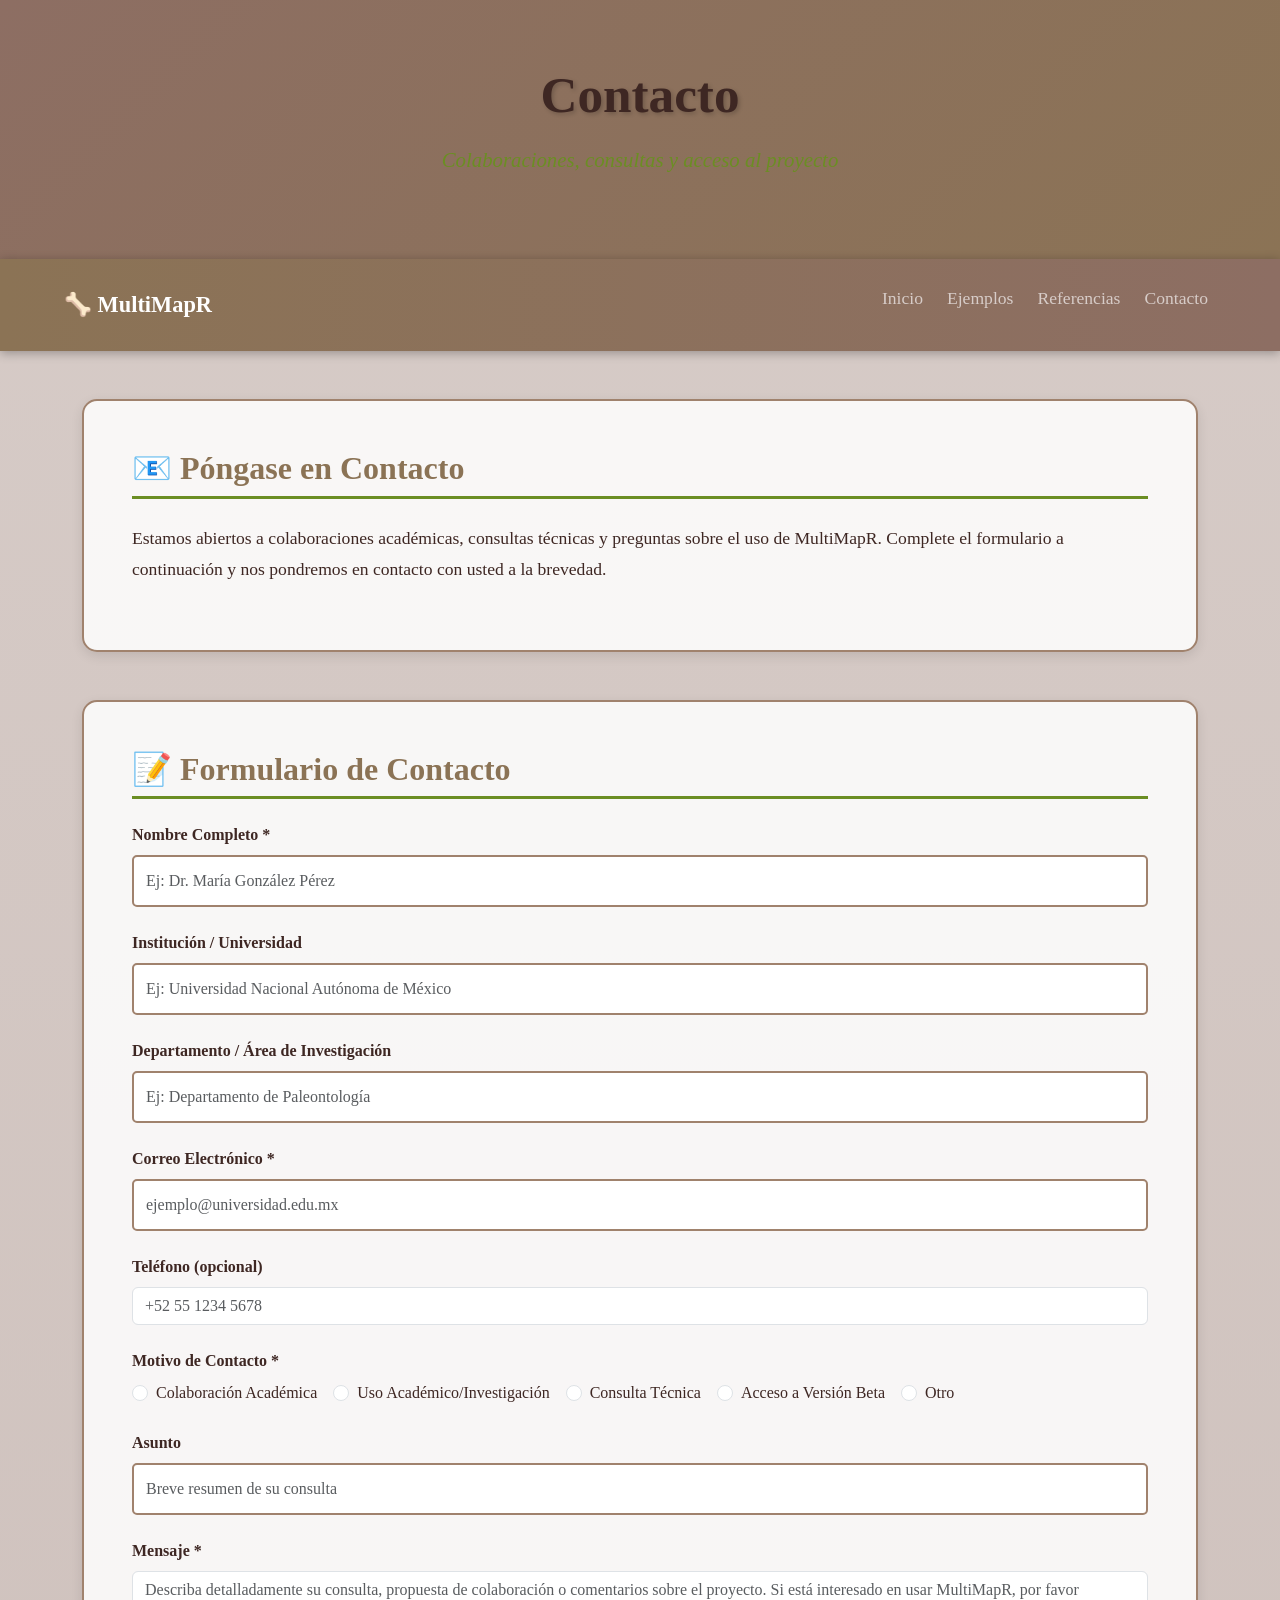
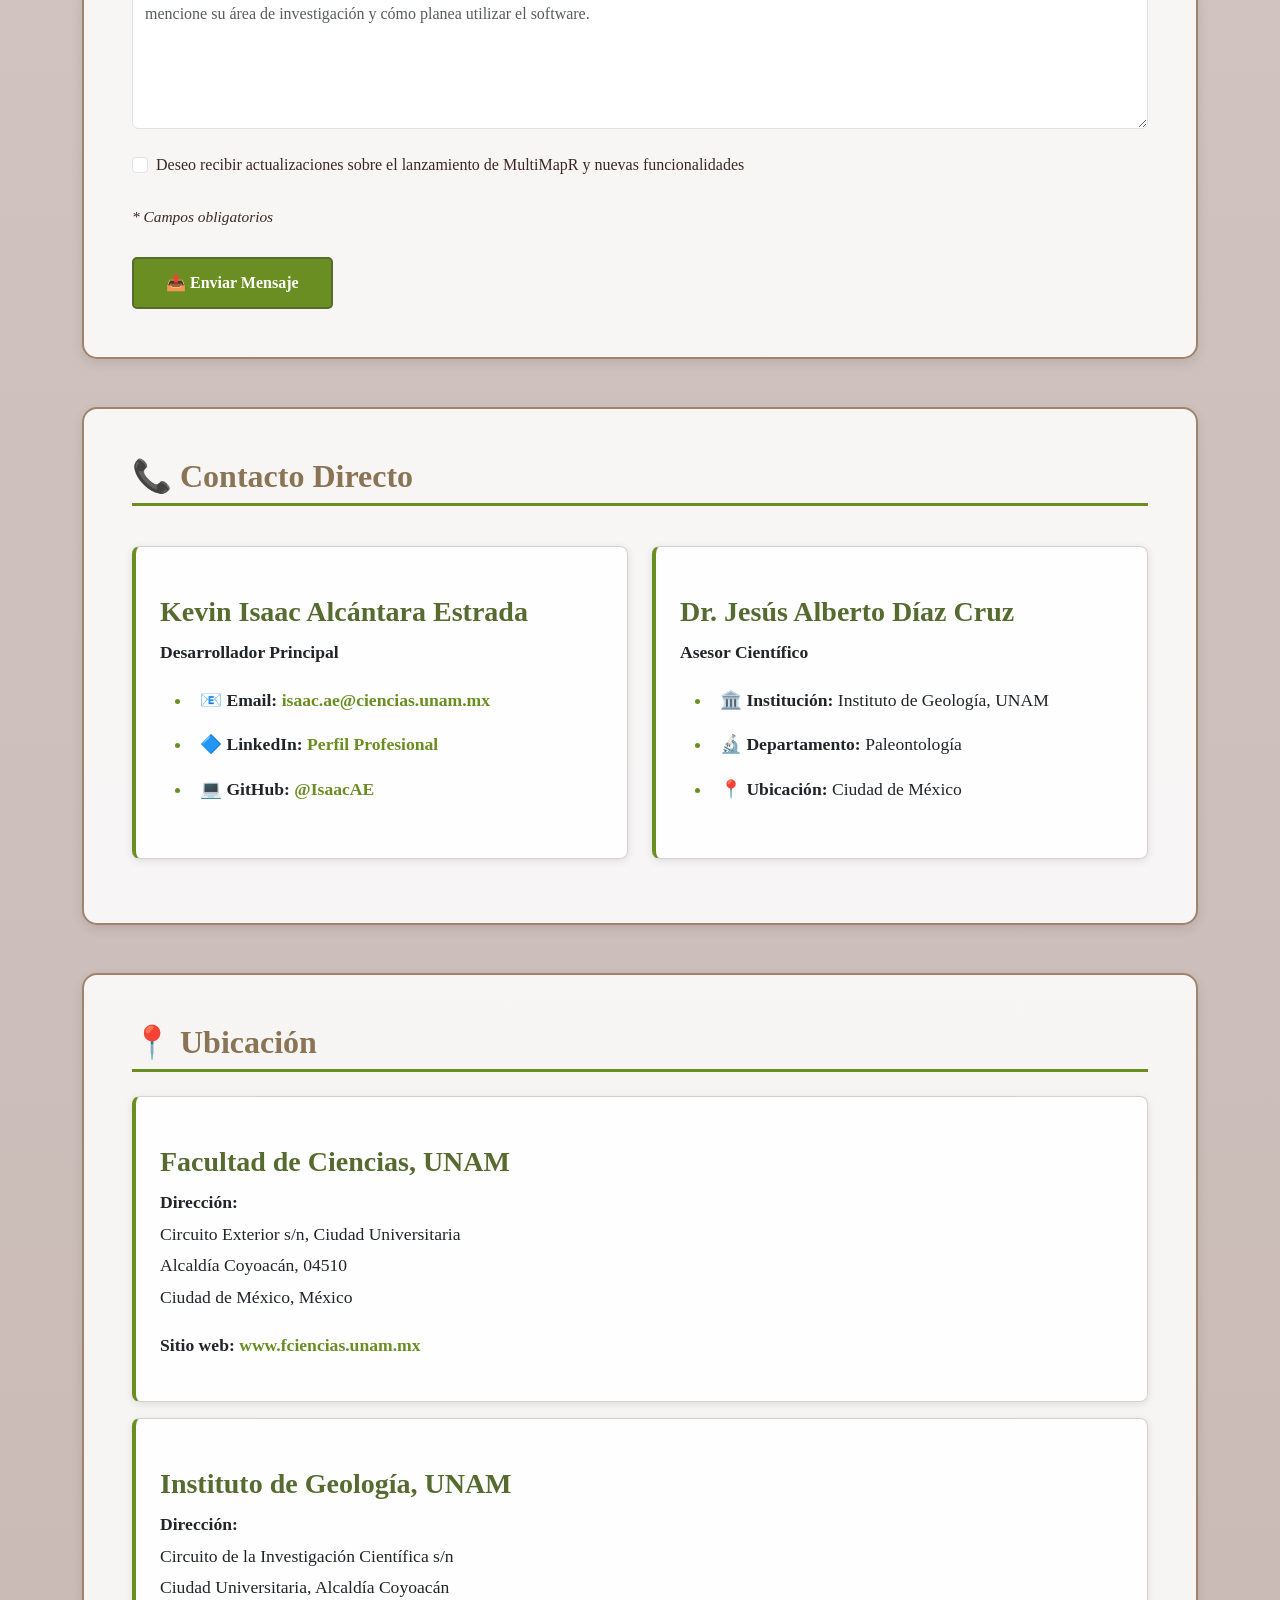
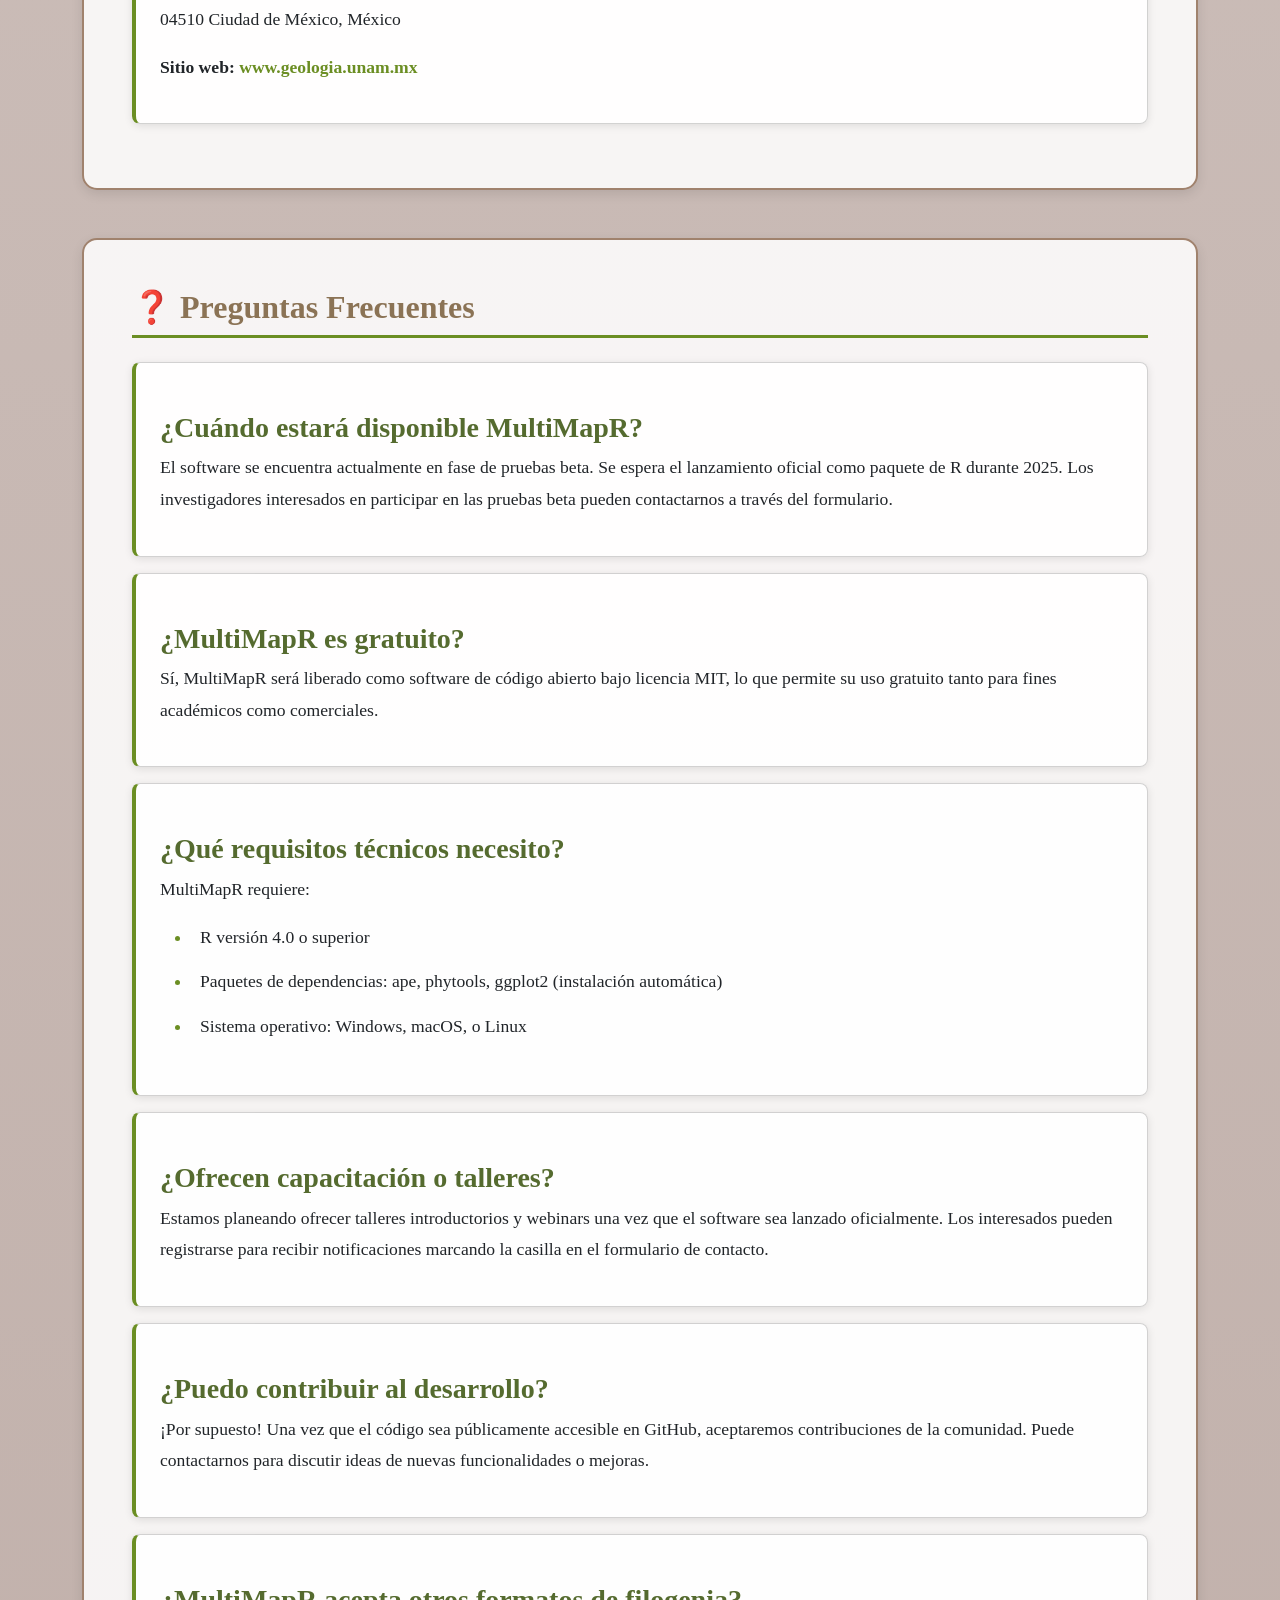
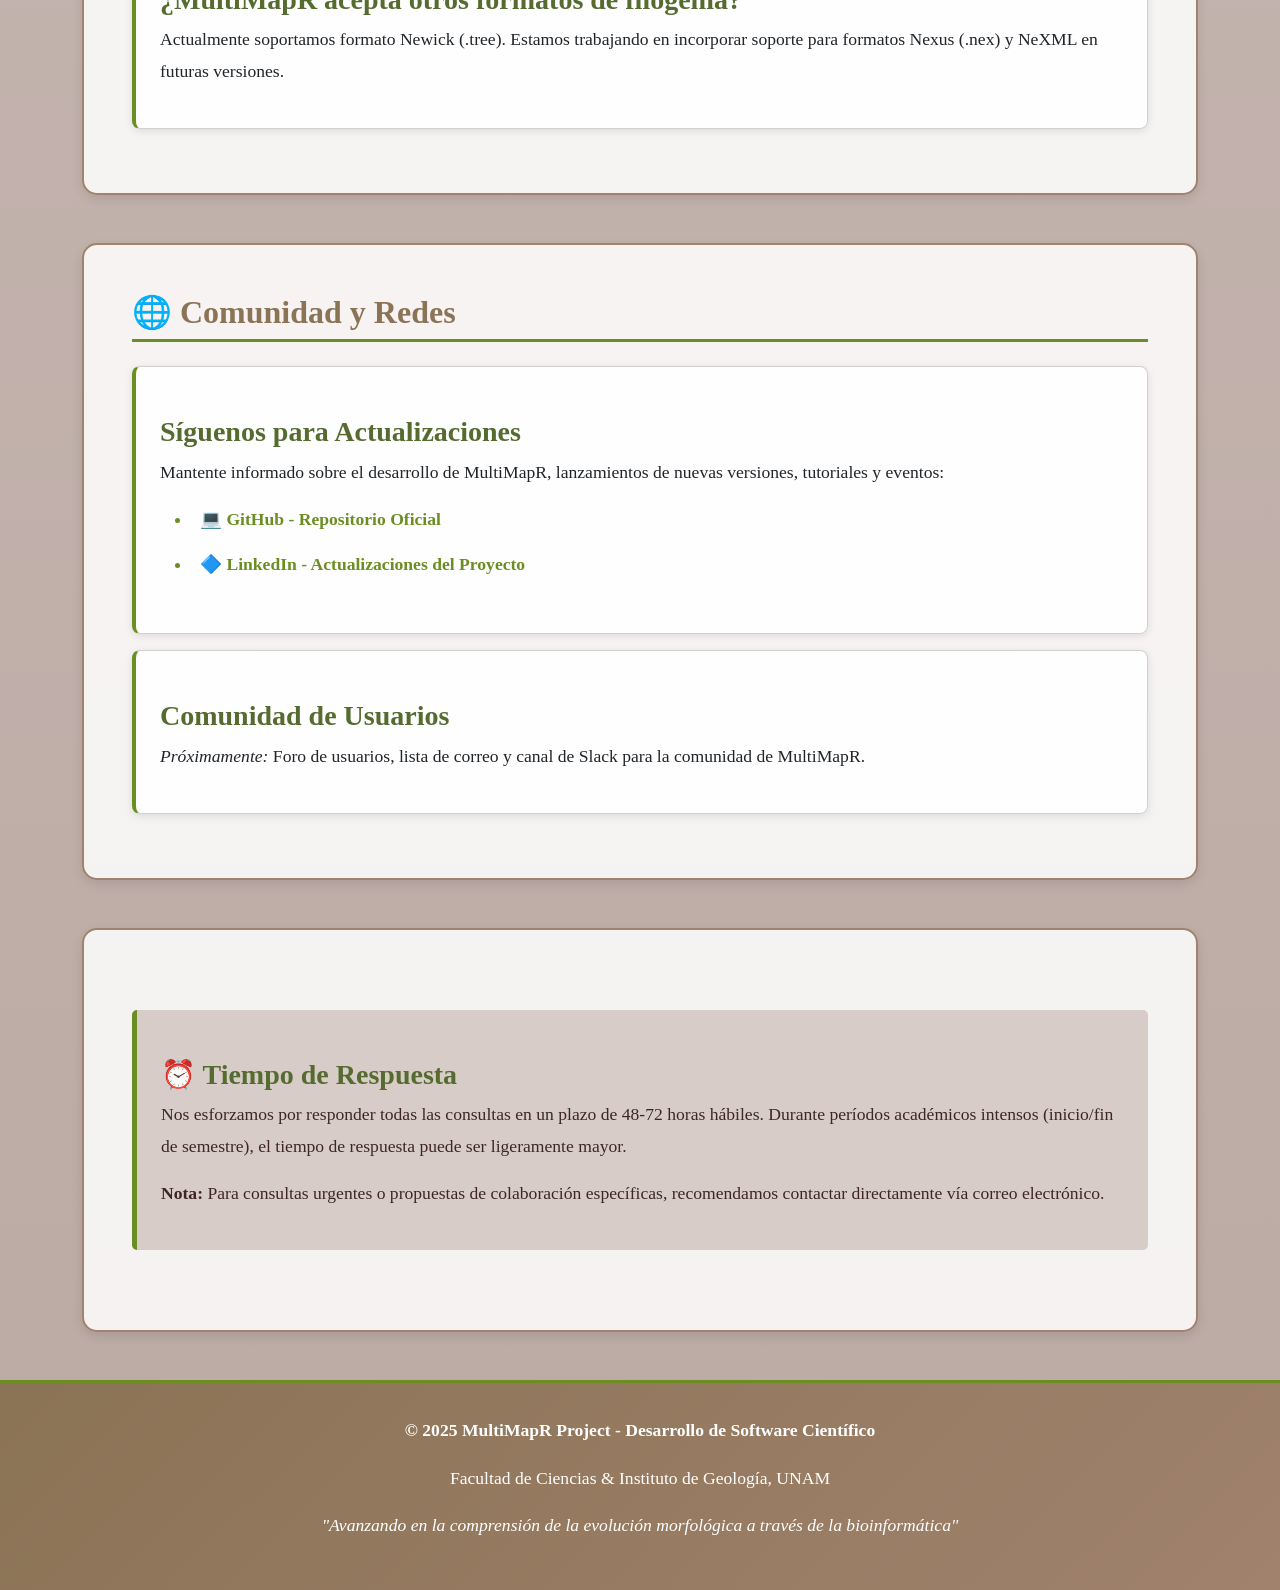
==== contacto.html @ dac0e9e0 "Versión 2" ====
<!DOCTYPE html>
<html lang="es">
<head>
    <meta charset="UTF-8">
    <meta name="viewport" content="width=device-width, initial-scale=1.0">
    <title>Contacto - MultiMapR</title>
    <link rel="stylesheet" href="https://cdn.jsdelivr.net/npm/bootstrap@5.3.0/dist/css/bootstrap.min.css">
    <link rel="stylesheet" href="styles.css">
</head>
<body>
    <!-- Encabezado -->
    <header id="banner" class="banner">
        <h1 id="main-title">Contacto</h1>
        <p class="subtitle">Colaboraciones, consultas y acceso al proyecto</p>
    </header>

    <!-- Barra de navegación -->
    <nav class="navbar navbar-expand-lg">
        <a class="navbar-brand" href="index.html">🦴 MultiMapR</a>
        <button class="navbar-toggler" type="button" data-bs-toggle="collapse" data-bs-target="#navbarNav">
          <span class="navbar-toggler-icon"></span>
        </button>
        <div class="collapse navbar-collapse" id="navbarNav">
          <ul class="navbar-nav ms-auto">
            <li class="nav-item">
              <a class="nav-link" href="index.html">Inicio</a>
            </li>
            <li class="nav-item">
              <a class="nav-link" href="ejemplos.html">Ejemplos</a>
            </li>
            <li class="nav-item">
              <a class="nav-link" href="referencias.html">Referencias</a>
            </li>
            <li class="nav-item">
              <a class="nav-link active" href="contacto.html">Contacto</a>
            </li>
          </ul>
        </div>
    </nav>
      
    <main role="main" class="container my-5">
        <!-- Introducción -->
        <section class="container mt-5">
            <h2>📧 Póngase en Contacto</h2>
            <p>Estamos abiertos a colaboraciones académicas, consultas técnicas y preguntas sobre el uso de MultiMapR. 
            Complete el formulario a continuación y nos pondremos en contacto con usted a la brevedad.</p>
        </section>

        <!-- Formulario de Contacto -->
        <section class="container mt-5">
            <h2>📝 Formulario de Contacto</h2>
            <form action="#" method="POST">
                <div class="mb-4">
                    <label for="nombre" class="form-label"><strong>Nombre Completo *</strong></label>
                    <input type="text" id="nombre" name="nombre" required 
                           placeholder="Ej: Dr. María González Pérez" class="form-control">
                </div>
                
                <div class="mb-4">
                    <label for="institucion" class="form-label"><strong>Institución / Universidad</strong></label>
                    <input type="text" id="institucion" name="institucion" 
                           placeholder="Ej: Universidad Nacional Autónoma de México" class="form-control">
                </div>
                
                <div class="mb-4">
                    <label for="departamento" class="form-label"><strong>Departamento / Área de Investigación</strong></label>
                    <input type="text" id="departamento" name="departamento" 
                           placeholder="Ej: Departamento de Paleontología" class="form-control">
                </div>
                
                <div class="mb-4">
                    <label for="email" class="form-label"><strong>Correo Electrónico *</strong></label>
                    <input type="email" id="email" name="email" required 
                           placeholder="ejemplo@universidad.edu.mx" class="form-control">
                </div>
                
                <div class="mb-4">
                    <label for="telefono" class="form-label"><strong>Teléfono (opcional)</strong></label>
                    <input type="tel" id="telefono" name="telefono" 
                           placeholder="+52 55 1234 5678" class="form-control">
                </div>
                
                <div class="mb-4">
                    <label class="form-label"><strong>Motivo de Contacto *</strong></label>
                    <div class="d-flex flex-wrap gap-3">
                        <div class="form-check">
                            <input class="form-check-input" type="radio" id="colaboracion" 
                                   name="motivo" value="Colaboración" required>
                            <label class="form-check-label" for="colaboracion">
                                Colaboración Académica
                            </label>
                        </div>
                        <div class="form-check">
                            <input class="form-check-input" type="radio" id="uso" 
                                   name="motivo" value="Uso académico">
                            <label class="form-check-label" for="uso">
                                Uso Académico/Investigación
                            </label>
                        </div>
                        <div class="form-check">
                            <input class="form-check-input" type="radio" id="consulta" 
                                   name="motivo" value="Consulta técnica">
                            <label class="form-check-label" for="consulta">
                                Consulta Técnica
                            </label>
                        </div>
                        <div class="form-check">
                            <input class="form-check-input" type="radio" id="beta" 
                                   name="motivo" value="Acceso beta">
                            <label class="form-check-label" for="beta">
                                Acceso a Versión Beta
                            </label>
                        </div>
                        <div class="form-check">
                            <input class="form-check-input" type="radio" id="otro" 
                                   name="motivo" value="Otro">
                            <label class="form-check-label" for="otro">
                                Otro
                            </label>
                        </div>
                    </div>
                </div>
                
                <div class="mb-4">
                    <label for="tema" class="form-label"><strong>Asunto</strong></label>
                    <input type="text" id="tema" name="tema" 
                           placeholder="Breve resumen de su consulta" class="form-control">
                </div>
                
                <div class="mb-4">
                    <label for="mensaje" class="form-label"><strong>Mensaje *</strong></label>
                    <textarea id="mensaje" name="mensaje" rows="6" required 
                              placeholder="Describa detalladamente su consulta, propuesta de colaboración o comentarios sobre el proyecto. Si está interesado en usar MultiMapR, por favor mencione su área de investigación y cómo planea utilizar el software." 
                              class="form-control"></textarea>
                </div>
                
                <div class="mb-4">
                    <div class="form-check">
                        <input class="form-check-input" type="checkbox" id="newsletter" name="newsletter">
                        <label class="form-check-label" for="newsletter">
                            Deseo recibir actualizaciones sobre el lanzamiento de MultiMapR y nuevas funcionalidades
                        </label>
                    </div>
                </div>
                
                <div class="mb-4">
                    <p><small><em>* Campos obligatorios</em></small></p>
                </div>
                
                <button type="submit" class="btn-custom">📤 Enviar Mensaje</button>
            </form>
        </section>

        <!-- Información de Contacto Directo -->
        <section class="container mt-5">
            <h2>📞 Contacto Directo</h2>
            
            <div class="row">
                <div class="col-md-6">
                    <div class="card">
                        <h3>Kevin Isaac Alcántara Estrada</h3>
                        <p><strong>Desarrollador Principal</strong></p>
                        <ul>
                            <li>📧 <strong>Email:</strong> <a href="mailto:isaac.ae@ciencias.unam.mx" class="link">isaac.ae@ciencias.unam.mx</a></li>
                            <li>🔷 <strong>LinkedIn:</strong> <a href="https://www.linkedin.com/in/kevin-isaac-alcantara-estrada/" target="_blank" class="link">Perfil Profesional</a></li>
                            <li>💻 <strong>GitHub:</strong> <a href="https://github.com/IsaacAE" target="_blank" class="link">@IsaacAE</a></li>
                        </ul>
                    </div>
                </div>
                
                <div class="col-md-6">
                    <div class="card">
                        <h3>Dr. Jesús Alberto Díaz Cruz</h3>
                        <p><strong>Asesor Científico</strong></p>
                        <ul>
                            <li>🏛️ <strong>Institución:</strong> Instituto de Geología, UNAM</li>
                            <li>🔬 <strong>Departamento:</strong> Paleontología</li>
                            <li>📍 <strong>Ubicación:</strong> Ciudad de México</li>
                        </ul>
                    </div>
                </div>
            </div>
        </section>

        <!-- Ubicación -->
        <section class="container mt-5">
            <h2>📍 Ubicación</h2>
            
            <div class="card">
                <h3>Facultad de Ciencias, UNAM</h3>
                <p><strong>Dirección:</strong><br>
                Circuito Exterior s/n, Ciudad Universitaria<br>
                Alcaldía Coyoacán, 04510<br>
                Ciudad de México, México</p>
                
                <p><strong>Sitio web:</strong> <a href="https://www.fciencias.unam.mx/" target="_blank" class="link">www.fciencias.unam.mx</a></p>
            </div>

            <div class="card">
                <h3>Instituto de Geología, UNAM</h3>
                <p><strong>Dirección:</strong><br>
                Circuito de la Investigación Científica s/n<br>
                Ciudad Universitaria, Alcaldía Coyoacán<br>
                04510 Ciudad de México, México</p>
                
                <p><strong>Sitio web:</strong> <a href="http://www.geologia.unam.mx/" target="_blank" class="link">www.geologia.unam.mx</a></p>
            </div>
        </section>

        <!-- Preguntas Frecuentes -->
        <section class="container mt-5">
            <h2>❓ Preguntas Frecuentes</h2>
            
            <div class="card">
                <h3>¿Cuándo estará disponible MultiMapR?</h3>
                <p>El software se encuentra actualmente en fase de pruebas beta. Se espera el lanzamiento oficial 
                como paquete de R durante 2025. Los investigadores interesados en participar en las pruebas beta 
                pueden contactarnos a través del formulario.</p>
            </div>

            <div class="card">
                <h3>¿MultiMapR es gratuito?</h3>
                <p>Sí, MultiMapR será liberado como software de código abierto bajo licencia MIT, 
                lo que permite su uso gratuito tanto para fines académicos como comerciales.</p>
            </div>

            <div class="card">
                <h3>¿Qué requisitos técnicos necesito?</h3>
                <p>MultiMapR requiere:</p>
                <ul>
                    <li>R versión 4.0 o superior</li>
                    <li>Paquetes de dependencias: ape, phytools, ggplot2 (instalación automática)</li>
                    <li>Sistema operativo: Windows, macOS, o Linux</li>
                </ul>
            </div>

            <div class="card">
                <h3>¿Ofrecen capacitación o talleres?</h3>
                <p>Estamos planeando ofrecer talleres introductorios y webinars una vez que el software sea lanzado oficialmente. 
                Los interesados pueden registrarse para recibir notificaciones marcando la casilla en el formulario de contacto.</p>
            </div>

            <div class="card">
                <h3>¿Puedo contribuir al desarrollo?</h3>
                <p>¡Por supuesto! Una vez que el código sea públicamente accesible en GitHub, aceptaremos contribuciones 
                de la comunidad. Puede contactarnos para discutir ideas de nuevas funcionalidades o mejoras.</p>
            </div>

            <div class="card">
                <h3>¿MultiMapR acepta otros formatos de filogenia?</h3>
                <p>Actualmente soportamos formato Newick (.tree). Estamos trabajando en incorporar soporte para 
                formatos Nexus (.nex) y NeXML en futuras versiones.</p>
            </div>
        </section>

        <!-- Redes Sociales y Comunidad -->
        <section class="container mt-5">
            <h2>🌐 Comunidad y Redes</h2>
            
            <div class="card">
                <h3>Síguenos para Actualizaciones</h3>
                <p>Mantente informado sobre el desarrollo de MultiMapR, lanzamientos de nuevas versiones, 
                tutoriales y eventos:</p>
                <ul>
                    <li>💻 <a href="https://github.com/IsaacAE/MultiMapR" target="_blank" class="link">GitHub - Repositorio Oficial</a></li>
                    <li>🔷 <a href="https://www.linkedin.com/in/kevin-isaac-alcantara-estrada/" target="_blank" class="link">LinkedIn - Actualizaciones del Proyecto</a></li>
                </ul>
            </div>

            <div class="card">
                <h3>Comunidad de Usuarios</h3>
                <p><em>Próximamente:</em> Foro de usuarios, lista de correo y canal de Slack para la comunidad de MultiMapR.</p>
            </div>
        </section>

        <!-- Horarios de Respuesta -->
        <section class="container mt-5">
            <div class="highlight-box">
                <h3>⏰ Tiempo de Respuesta</h3>
                <p>Nos esforzamos por responder todas las consultas en un plazo de 48-72 horas hábiles. 
                Durante períodos académicos intensos (inicio/fin de semestre), el tiempo de respuesta puede ser ligeramente mayor.</p>
                <p><strong>Nota:</strong> Para consultas urgentes o propuestas de colaboración específicas, 
                recomendamos contactar directamente vía correo electrónico.</p>
            </div>
        </section>
    </main>
    
    <!-- Pie de página -->
    <footer id="footer">
        <p><strong>© 2025 MultiMapR Project - Desarrollo de Software Científico</strong></p>
        <p>Facultad de Ciencias & Instituto de Geología, UNAM</p>
        <p><em>"Avanzando en la comprensión de la evolución morfológica a través de la bioinformática"</em></p>
    </footer>

    <script src="https://cdn.jsdelivr.net/npm/bootstrap@5.3.0/dist/js/bootstrap.bundle.min.js"></script>
</body>
</html>
---- styles.css ----
/********************************************
 * 1. VARIABLES CSS - Colores naturales
 ********************************************/
:root {
  --color-primary: #8B7355;
  /* Marrón tierra */
  --color-secondary: #A0826D;
  /* Terracota claro */
  --color-accent: #6B8E23;
  /* Verde oliva */
  --color-accent-hover: #556B2F;
  /* Verde oscuro */
  --color-border: #3E2723;
  /* Marrón oscuro */
  --color-light: #D7CCC8;
  /* Beige claro */
  --color-fossil: #8D6E63;
  /* Color fósil */
  --font-primary: 'Georgia', serif;
  --font-fancy: 'Palatino', serif;
  --title-size: clamp(1.8rem, 5vw, 3.2rem);
}

/********************************************
* 2. BODY - Gradiente natural
********************************************/
body {
  background: linear-gradient(to bottom, #D7CCC8, #BCAAA4);
  font-family: var(--font-primary);
  color: var(--color-border);
}

/********************************************
* 3. CARDS - Estilo profesional
********************************************/
.card {
  display: flex;
  flex-direction: column;
  justify-content: center;
  align-items: flex-start;
  margin: 1rem 0;
  padding: 1.5rem;
  background-color: rgba(255, 255, 255, 0.9);
  border-left: 4px solid var(--color-accent);
  border-radius: 8px;
  box-shadow: 0 2px 8px rgba(0, 0, 0, 0.1);
  transition: transform 0.3s ease, box-shadow 0.3s ease;
}

.card:hover {
  transform: translateX(5px);
  box-shadow: 0 4px 12px rgba(0, 0, 0, 0.2);
  border-left-color: var(--color-accent-hover);
}

/********************************************
* 4. FOOTER
********************************************/
#footer {
  width: 100%;
  text-align: center;
  padding: 2rem 1rem;
  background: linear-gradient(135deg, var(--color-primary), var(--color-secondary));
  color: white;
  border-top: 3px solid var(--color-accent);
}

/********************************************
* 5. TÍTULOS Y TEXTOS
********************************************/
#main-title {
  color: var(--color-border);
  font-size: var(--title-size);
  font-weight: bold;
  text-shadow: 2px 2px 4px rgba(0, 0, 0, 0.2);
  margin-bottom: 1rem;
}

.subtitle {
  color: var(--color-accent);
  font-size: 1.3rem;
  font-style: italic;
}

h2 {
  color: var(--color-primary);
  font-weight: bold;
  border-bottom: 3px solid var(--color-accent);
  padding-bottom: 0.5rem;
  margin-bottom: 1.5rem;
  font-size: 2rem;
}

h3 {
  color: var(--color-accent-hover);
  font-weight: 600;
  margin-top: 1.5rem;
}

p,
li {
  font-size: 1.1rem;
  line-height: 1.8;
}

/********************************************
* 6. NAVBAR
********************************************/
.navbar {
  background: linear-gradient(90deg, var(--color-primary), var(--color-fossil));
  font-size: 1.1rem;
  box-shadow: 0 2px 10px rgba(0, 0, 0, 0.3);
  padding: 1rem 5%;
}

.navbar-brand {
  color: white !important;
  font-weight: bold;
  font-size: 1.4rem;
}

.navbar-nav .nav-link {
  color: var(--color-light) !important;
  font-size: 1.1rem;
  padding: 0.5rem 1rem;
  transition: color 0.3s ease;
}

.nav-link:hover {
  color: white !important;
  background-color: rgba(255, 255, 255, 0.1);
  border-radius: 5px;
}

/********************************************
* 7. BOTONES
********************************************/
.btn-custom {
  background-color: var(--color-accent);
  color: white;
  padding: 0.75rem 2rem;
  border: none;
  border-radius: 5px;
  font-weight: bold;
  transition: all 0.3s ease;
}

.btn-custom:hover {
  background-color: var(--color-accent-hover);
  transform: translateY(-2px);
  box-shadow: 0 4px 8px rgba(0, 0, 0, 0.2);
}

button[type="submit"] {
  background-color: var(--color-accent);
  border: 2px solid var(--color-accent-hover);
  padding: 0.75rem 2rem;
  border-radius: 5px;
  color: white;
  font-weight: bold;
  transition: all 0.3s ease;
}

button[type="submit"]:hover {
  background-color: var(--color-accent-hover);
  border-color: var(--color-border);
}

/********************************************
* 8. TABLAS
********************************************/
.table th {
  background-color: var(--color-primary);
  color: white;
  border: 1px solid var(--color-border);
  padding: 12px;
  text-align: center;
}

.table td {
  background-color: rgba(255, 255, 255, 0.9);
  border: 1px solid var(--color-secondary);
  padding: 12px;
  text-align: center;
  transition: background-color 0.3s ease;
}

.table td:hover {
  background-color: var(--color-light);
}

/********************************************
* 9. FORMULARIOS
********************************************/
input[type="email"],
input[type="text"],
textarea {
  background-color: white;
  border: 2px solid var(--color-secondary);
  padding: 12px;
  border-radius: 5px;
  font-size: 1rem;
  width: 100%;
  transition: border-color 0.3s ease;
}

input:focus,
textarea:focus {
  border-color: var(--color-accent);
  outline: none;
  box-shadow: 0 0 5px rgba(107, 142, 35, 0.3);
}

/********************************************
* 10. BANNER
********************************************/
.banner {
  background: linear-gradient(135deg, var(--color-fossil), var(--color-primary));
  color: white;
  padding: 4rem 2rem;
  text-align: center;
  box-shadow: 0 4px 15px rgba(0, 0, 0, 0.2);
}

#presentation {
  background-color: rgba(255, 255, 255, 0.95);
  color: var(--color-border);
  padding: 2rem;
  border-radius: 10px;
  max-width: 900px;
  margin: 2rem auto;
  border: 3px solid var(--color-accent);
  font-size: 1.2rem;
  line-height: 1.8;
}

/********************************************
* 11. CONTENEDORES
********************************************/
.container.mt-5 {
  background-color: rgba(255, 255, 255, 0.85);
  border: 2px solid var(--color-secondary);
  border-radius: 15px;
  padding: 3rem;
  margin-bottom: 2rem;
  box-shadow: 0 4px 12px rgba(0, 0, 0, 0.1);
}

/********************************************
* 12. ENLACES
********************************************/
.link {
  color: var(--color-accent);
  font-weight: 600;
  text-decoration: none;
  transition: color 0.3s ease;
}

.link:hover {
  color: var(--color-accent-hover);
  text-decoration: underline;
}

/********************************************
* 13. LISTAS
********************************************/
ul li,
ol li {
  margin-bottom: 0.8rem;
  padding-left: 0.5rem;
}

ul li::marker {
  color: var(--color-accent);
  font-weight: bold;
}

/********************************************
* 14. ICONOS DE HABILIDADES
********************************************/
.tech-grid {
  display: grid;
  grid-template-columns: repeat(auto-fit, minmax(120px, 1fr));
  gap: 1.5rem;
  margin: 2rem 0;
}

.tech-item {
  background: white;
  padding: 1rem;
  border-radius: 8px;
  text-align: center;
  border: 2px solid var(--color-light);
  transition: all 0.3s ease;
}

.tech-item:hover {
  border-color: var(--color-accent);
  transform: scale(1.05);
  box-shadow: 0 4px 8px rgba(0, 0, 0, 0.15);
}

.highlight-box {
  background-color: var(--color-light);
  border-left: 5px solid var(--color-accent);
  padding: 1.5rem;
  margin: 2rem 0;
  border-radius: 5px;
}
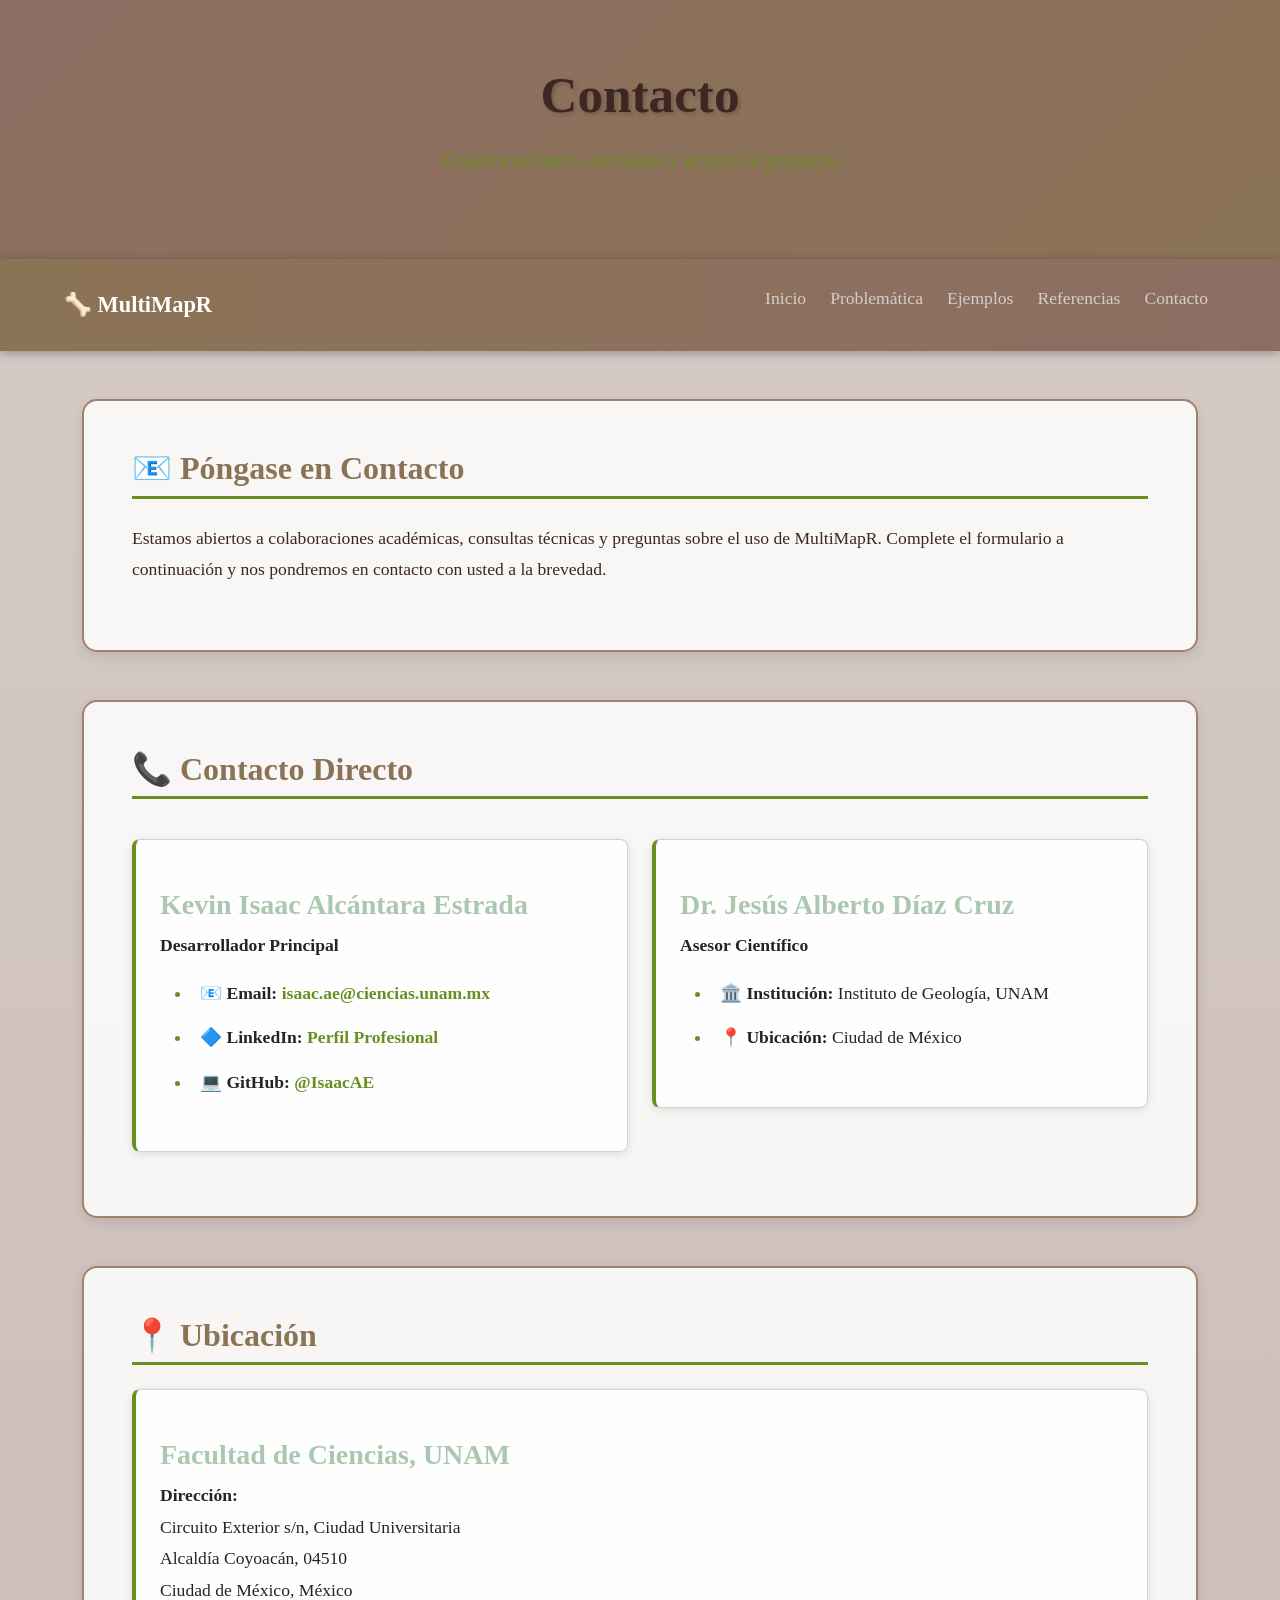
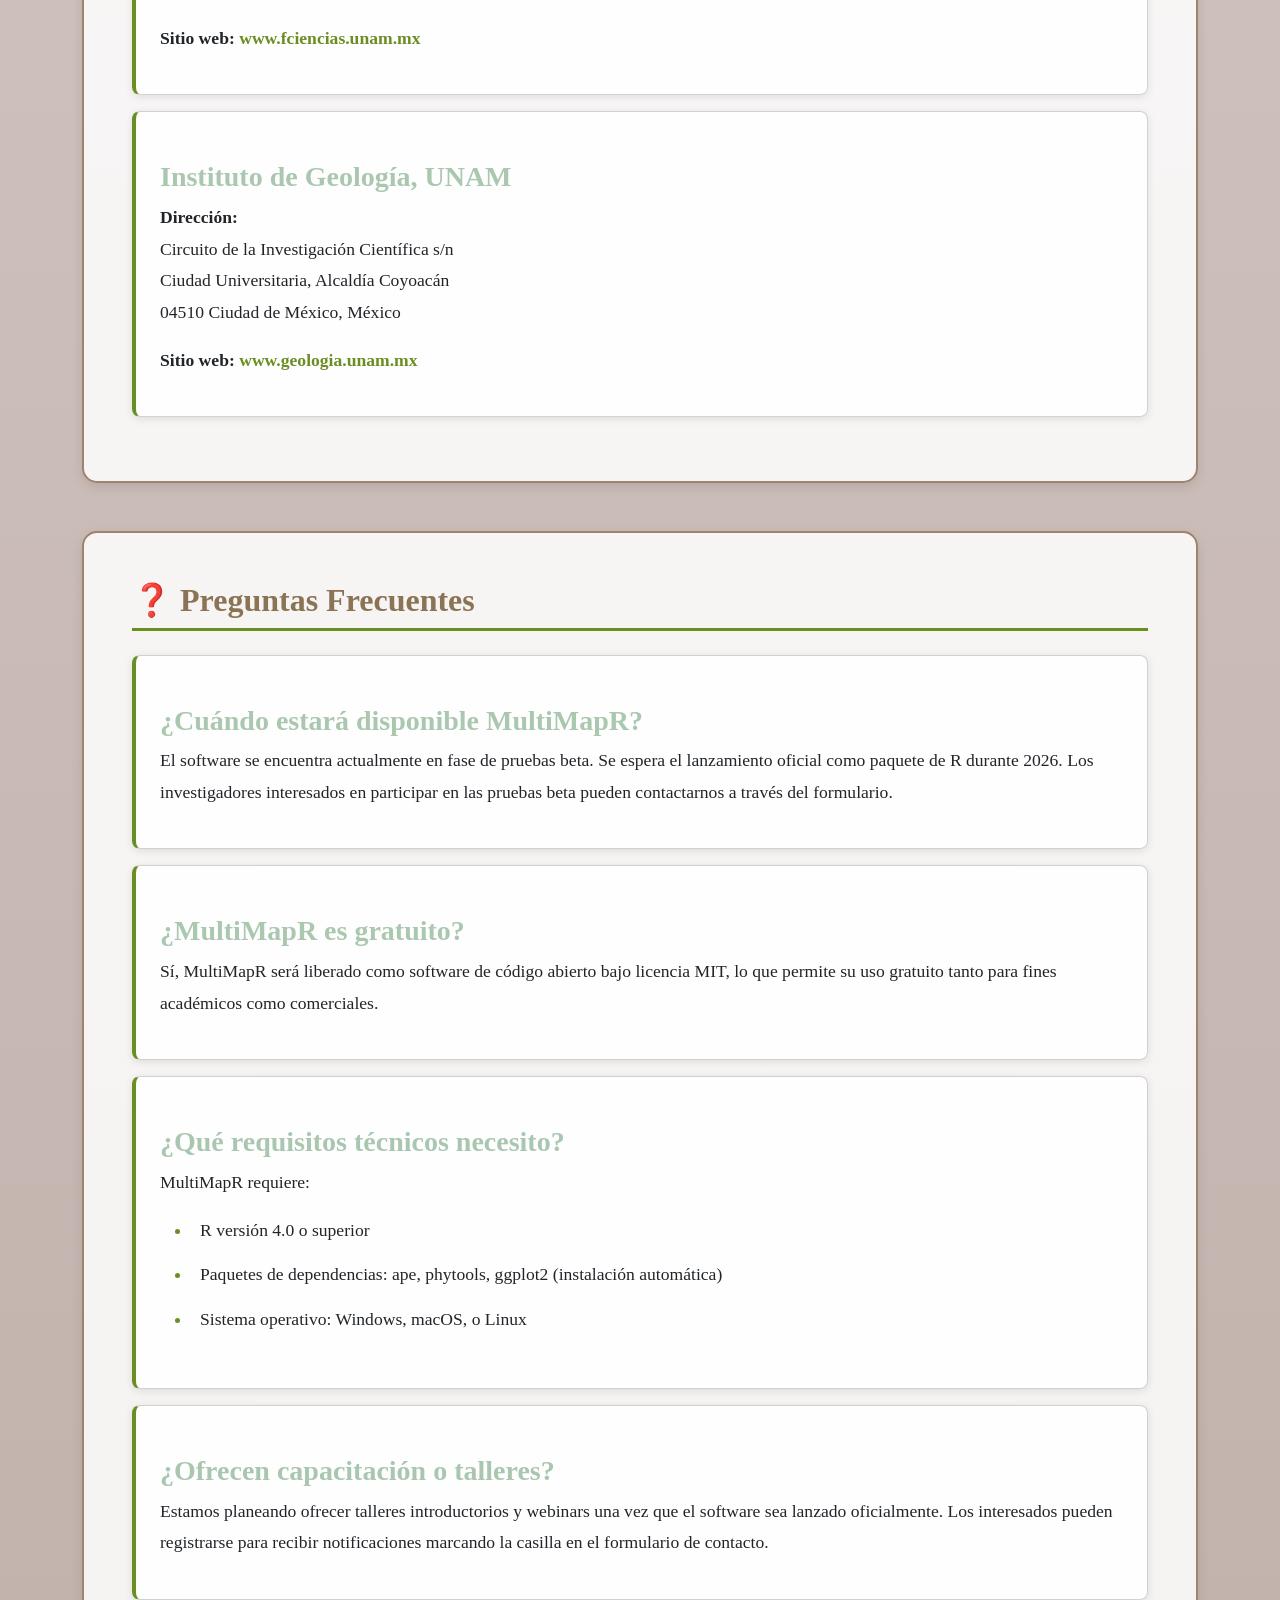
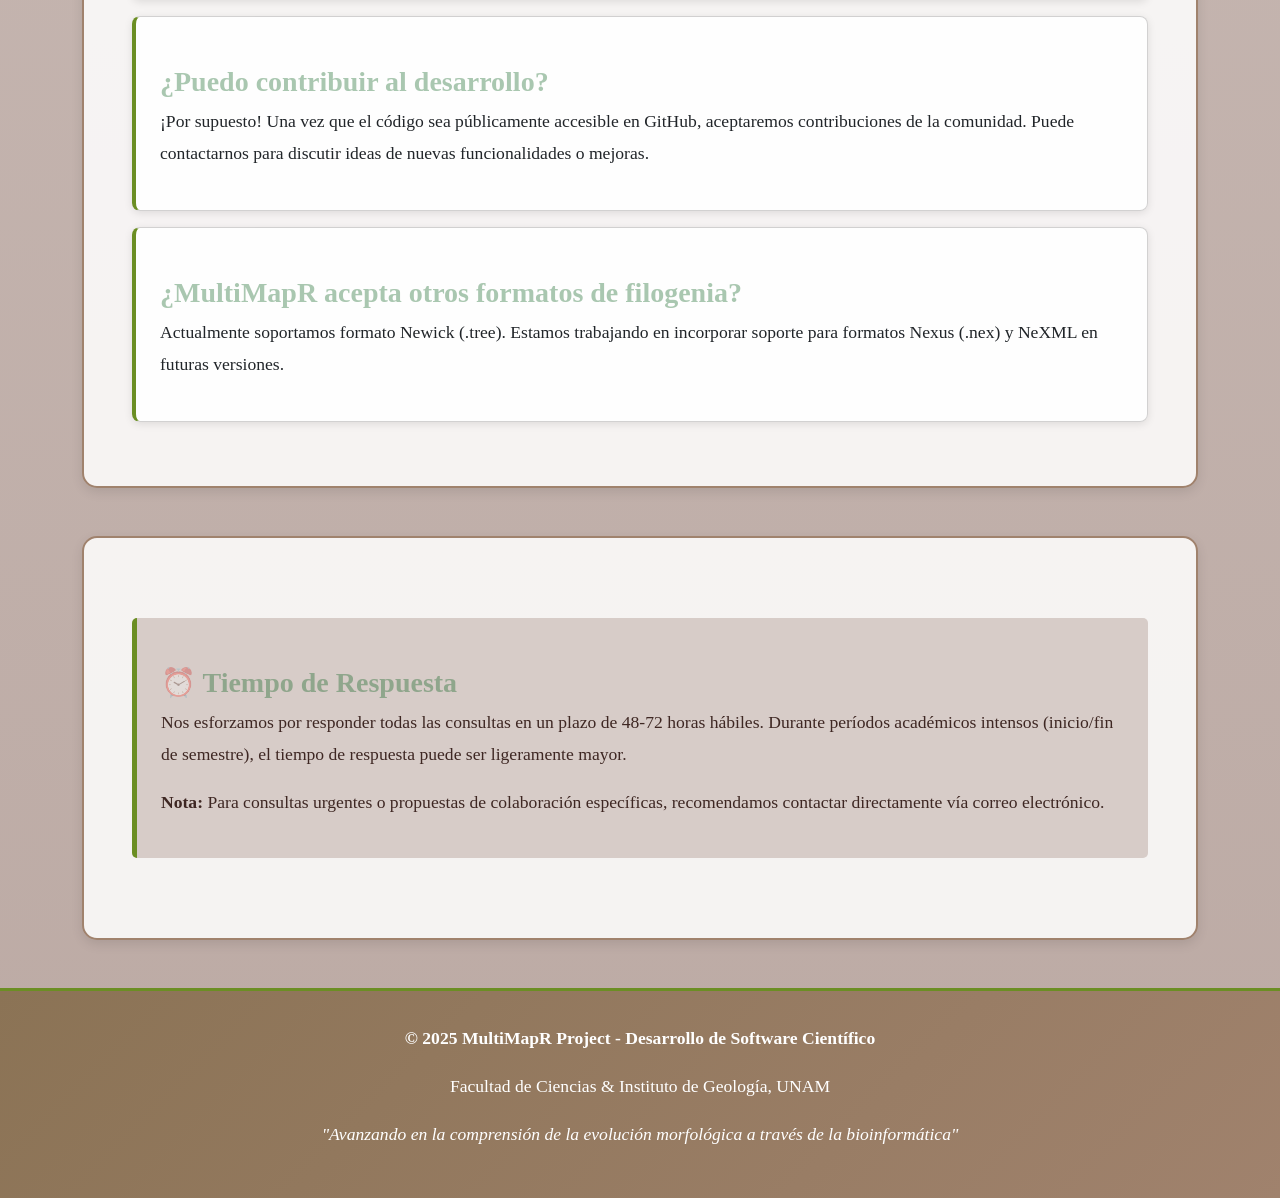
==== commit ef6f6b17: "Versión 3" ====
--- a/contacto.html
+++ b/contacto.html
@@ -25,6 +25,9 @@
             <li class="nav-item">
               <a class="nav-link" href="index.html">Inicio</a>
             </li>
+               <li class="nav-item">
+              <a class="nav-link" href="problematica.html">Problemática</a>
+            </li>
             <li class="nav-item">
               <a class="nav-link" href="ejemplos.html">Ejemplos</a>
             </li>
@@ -47,109 +50,6 @@
         </section>
 
         <!-- Formulario de Contacto -->
-        <section class="container mt-5">
-            <h2>📝 Formulario de Contacto</h2>
-            <form action="#" method="POST">
-                <div class="mb-4">
-                    <label for="nombre" class="form-label"><strong>Nombre Completo *</strong></label>
-                    <input type="text" id="nombre" name="nombre" required 
-                           placeholder="Ej: Dr. María González Pérez" class="form-control">
-                </div>
-                
-                <div class="mb-4">
-                    <label for="institucion" class="form-label"><strong>Institución / Universidad</strong></label>
-                    <input type="text" id="institucion" name="institucion" 
-                           placeholder="Ej: Universidad Nacional Autónoma de México" class="form-control">
-                </div>
-                
-                <div class="mb-4">
-                    <label for="departamento" class="form-label"><strong>Departamento / Área de Investigación</strong></label>
-                    <input type="text" id="departamento" name="departamento" 
-                           placeholder="Ej: Departamento de Paleontología" class="form-control">
-                </div>
-                
-                <div class="mb-4">
-                    <label for="email" class="form-label"><strong>Correo Electrónico *</strong></label>
-                    <input type="email" id="email" name="email" required 
-                           placeholder="ejemplo@universidad.edu.mx" class="form-control">
-                </div>
-                
-                <div class="mb-4">
-                    <label for="telefono" class="form-label"><strong>Teléfono (opcional)</strong></label>
-                    <input type="tel" id="telefono" name="telefono" 
-                           placeholder="+52 55 1234 5678" class="form-control">
-                </div>
-                
-                <div class="mb-4">
-                    <label class="form-label"><strong>Motivo de Contacto *</strong></label>
-                    <div class="d-flex flex-wrap gap-3">
-                        <div class="form-check">
-                            <input class="form-check-input" type="radio" id="colaboracion" 
-                                   name="motivo" value="Colaboración" required>
-                            <label class="form-check-label" for="colaboracion">
-                                Colaboración Académica
-                            </label>
-                        </div>
-                        <div class="form-check">
-                            <input class="form-check-input" type="radio" id="uso" 
-                                   name="motivo" value="Uso académico">
-                            <label class="form-check-label" for="uso">
-                                Uso Académico/Investigación
-                            </label>
-                        </div>
-                        <div class="form-check">
-                            <input class="form-check-input" type="radio" id="consulta" 
-                                   name="motivo" value="Consulta técnica">
-                            <label class="form-check-label" for="consulta">
-                                Consulta Técnica
-                            </label>
-                        </div>
-                        <div class="form-check">
-                            <input class="form-check-input" type="radio" id="beta" 
-                                   name="motivo" value="Acceso beta">
-                            <label class="form-check-label" for="beta">
-                                Acceso a Versión Beta
-                            </label>
-                        </div>
-                        <div class="form-check">
-                            <input class="form-check-input" type="radio" id="otro" 
-                                   name="motivo" value="Otro">
-                            <label class="form-check-label" for="otro">
-                                Otro
-                            </label>
-                        </div>
-                    </div>
-                </div>
-                
-                <div class="mb-4">
-                    <label for="tema" class="form-label"><strong>Asunto</strong></label>
-                    <input type="text" id="tema" name="tema" 
-                           placeholder="Breve resumen de su consulta" class="form-control">
-                </div>
-                
-                <div class="mb-4">
-                    <label for="mensaje" class="form-label"><strong>Mensaje *</strong></label>
-                    <textarea id="mensaje" name="mensaje" rows="6" required 
-                              placeholder="Describa detalladamente su consulta, propuesta de colaboración o comentarios sobre el proyecto. Si está interesado en usar MultiMapR, por favor mencione su área de investigación y cómo planea utilizar el software." 
-                              class="form-control"></textarea>
-                </div>
-                
-                <div class="mb-4">
-                    <div class="form-check">
-                        <input class="form-check-input" type="checkbox" id="newsletter" name="newsletter">
-                        <label class="form-check-label" for="newsletter">
-                            Deseo recibir actualizaciones sobre el lanzamiento de MultiMapR y nuevas funcionalidades
-                        </label>
-                    </div>
-                </div>
-                
-                <div class="mb-4">
-                    <p><small><em>* Campos obligatorios</em></small></p>
-                </div>
-                
-                <button type="submit" class="btn-custom">📤 Enviar Mensaje</button>
-            </form>
-        </section>
 
         <!-- Información de Contacto Directo -->
         <section class="container mt-5">
@@ -174,7 +74,6 @@
                         <p><strong>Asesor Científico</strong></p>
                         <ul>
                             <li>🏛️ <strong>Institución:</strong> Instituto de Geología, UNAM</li>
-                            <li>🔬 <strong>Departamento:</strong> Paleontología</li>
                             <li>📍 <strong>Ubicación:</strong> Ciudad de México</li>
                         </ul>
                     </div>
@@ -214,7 +113,7 @@
             <div class="card">
                 <h3>¿Cuándo estará disponible MultiMapR?</h3>
                 <p>El software se encuentra actualmente en fase de pruebas beta. Se espera el lanzamiento oficial 
-                como paquete de R durante 2025. Los investigadores interesados en participar en las pruebas beta 
+                como paquete de R durante 2026. Los investigadores interesados en participar en las pruebas beta 
                 pueden contactarnos a través del formulario.</p>
             </div>
 
@@ -254,24 +153,6 @@
         </section>
 
         <!-- Redes Sociales y Comunidad -->
-        <section class="container mt-5">
-            <h2>🌐 Comunidad y Redes</h2>
-            
-            <div class="card">
-                <h3>Síguenos para Actualizaciones</h3>
-                <p>Mantente informado sobre el desarrollo de MultiMapR, lanzamientos de nuevas versiones, 
-                tutoriales y eventos:</p>
-                <ul>
-                    <li>💻 <a href="https://github.com/IsaacAE/MultiMapR" target="_blank" class="link">GitHub - Repositorio Oficial</a></li>
-                    <li>🔷 <a href="https://www.linkedin.com/in/kevin-isaac-alcantara-estrada/" target="_blank" class="link">LinkedIn - Actualizaciones del Proyecto</a></li>
-                </ul>
-            </div>
-
-            <div class="card">
-                <h3>Comunidad de Usuarios</h3>
-                <p><em>Próximamente:</em> Foro de usuarios, lista de correo y canal de Slack para la comunidad de MultiMapR.</p>
-            </div>
-        </section>
 
         <!-- Horarios de Respuesta -->
         <section class="container mt-5">
--- a/styles.css
+++ b/styles.css
@@ -8,7 +8,7 @@
   /* Terracota claro */
   --color-accent: #6B8E23;
   /* Verde oliva */
-  --color-accent-hover: #556B2F;
+  --color-accent-hover: #005a1655;
   /* Verde oscuro */
   --color-border: #3E2723;
   /* Marrón oscuro */
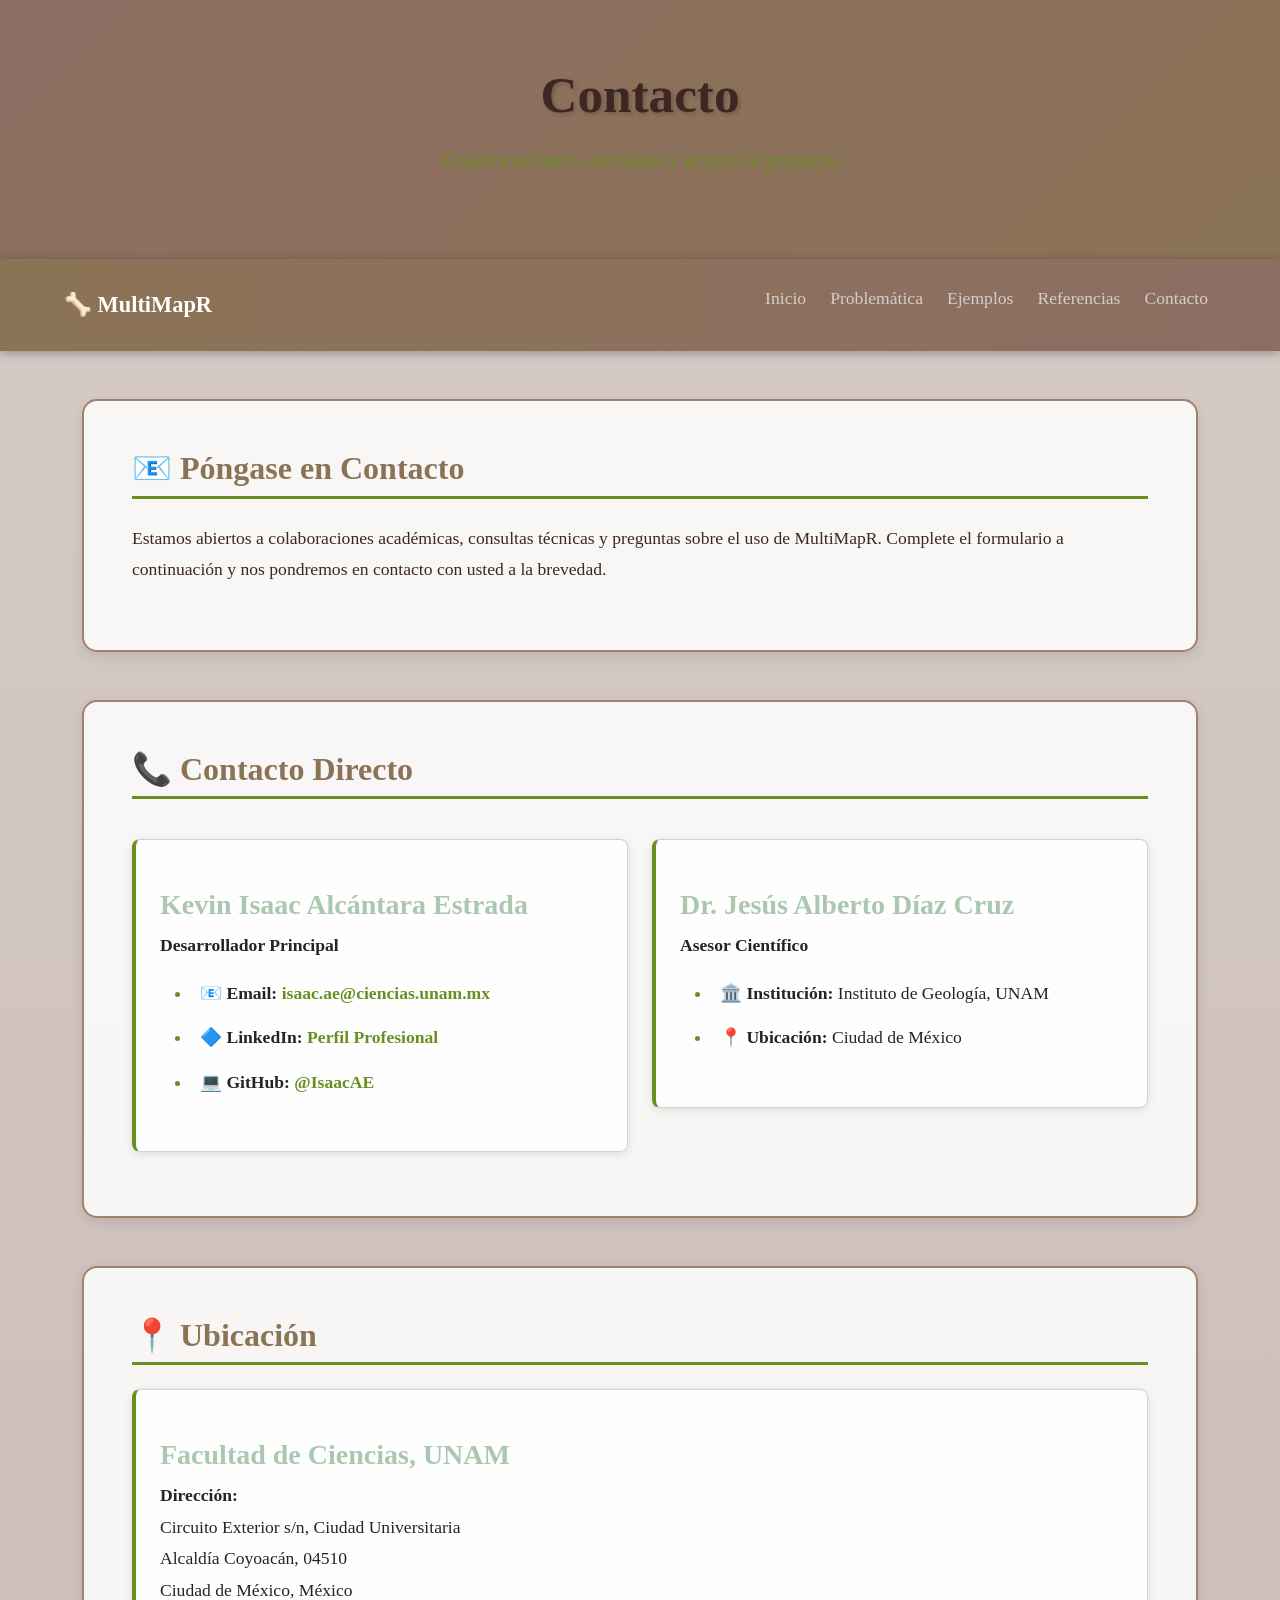
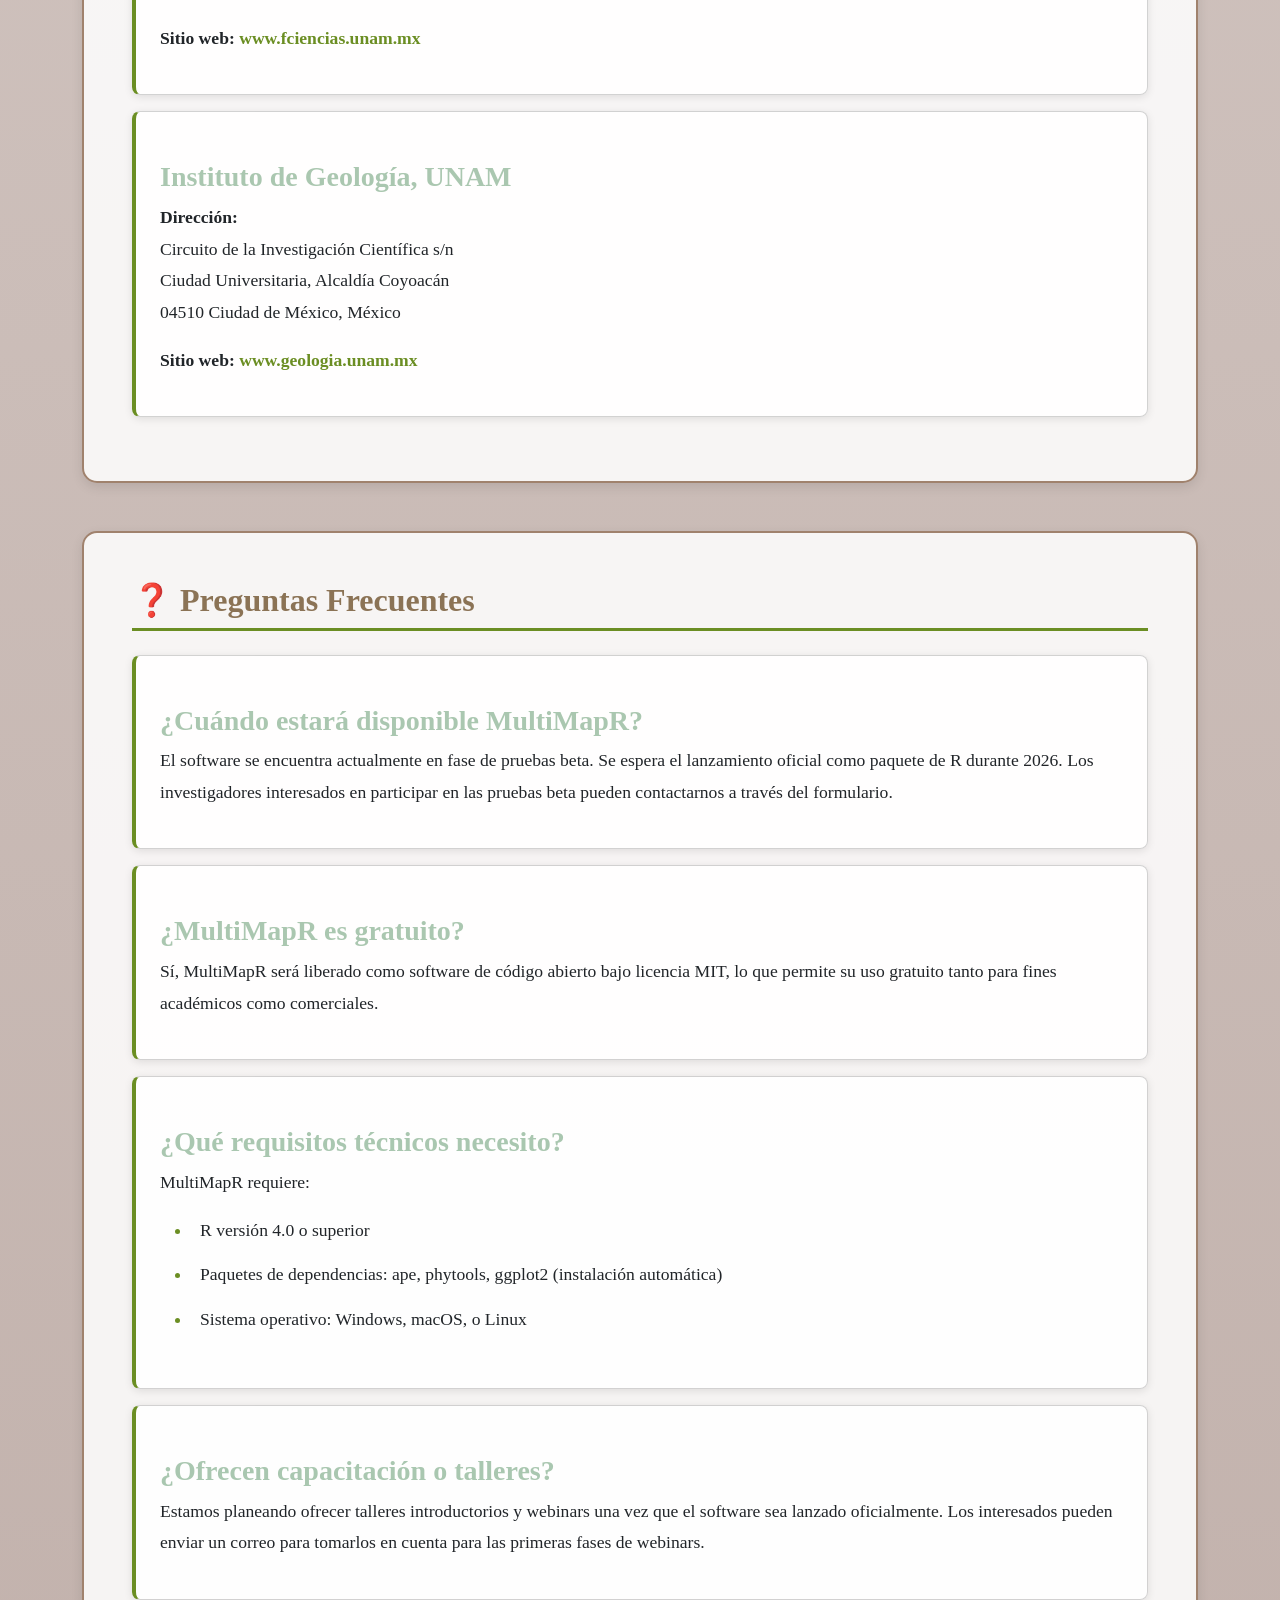
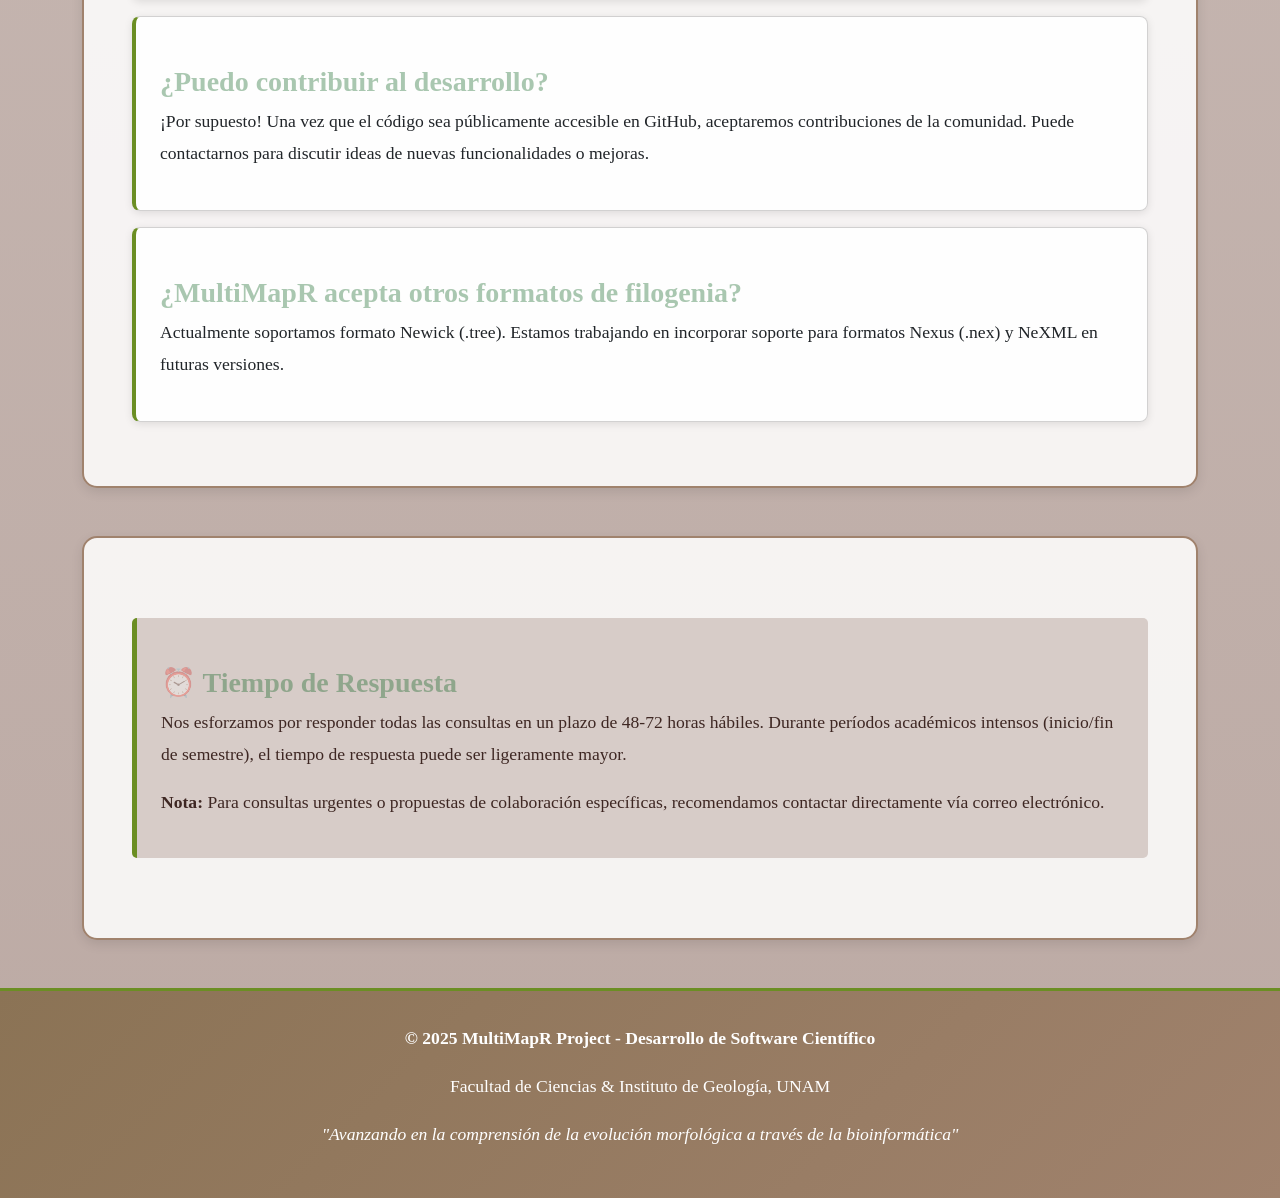
==== commit 883111cb: "Fixes" ====
--- a/contacto.html
+++ b/contacto.html
@@ -136,7 +136,7 @@
             <div class="card">
                 <h3>¿Ofrecen capacitación o talleres?</h3>
                 <p>Estamos planeando ofrecer talleres introductorios y webinars una vez que el software sea lanzado oficialmente. 
-                Los interesados pueden registrarse para recibir notificaciones marcando la casilla en el formulario de contacto.</p>
+                Los interesados pueden enviar un correo para tomarlos en cuenta para las primeras fases de webinars.</p>
             </div>
 
             <div class="card">
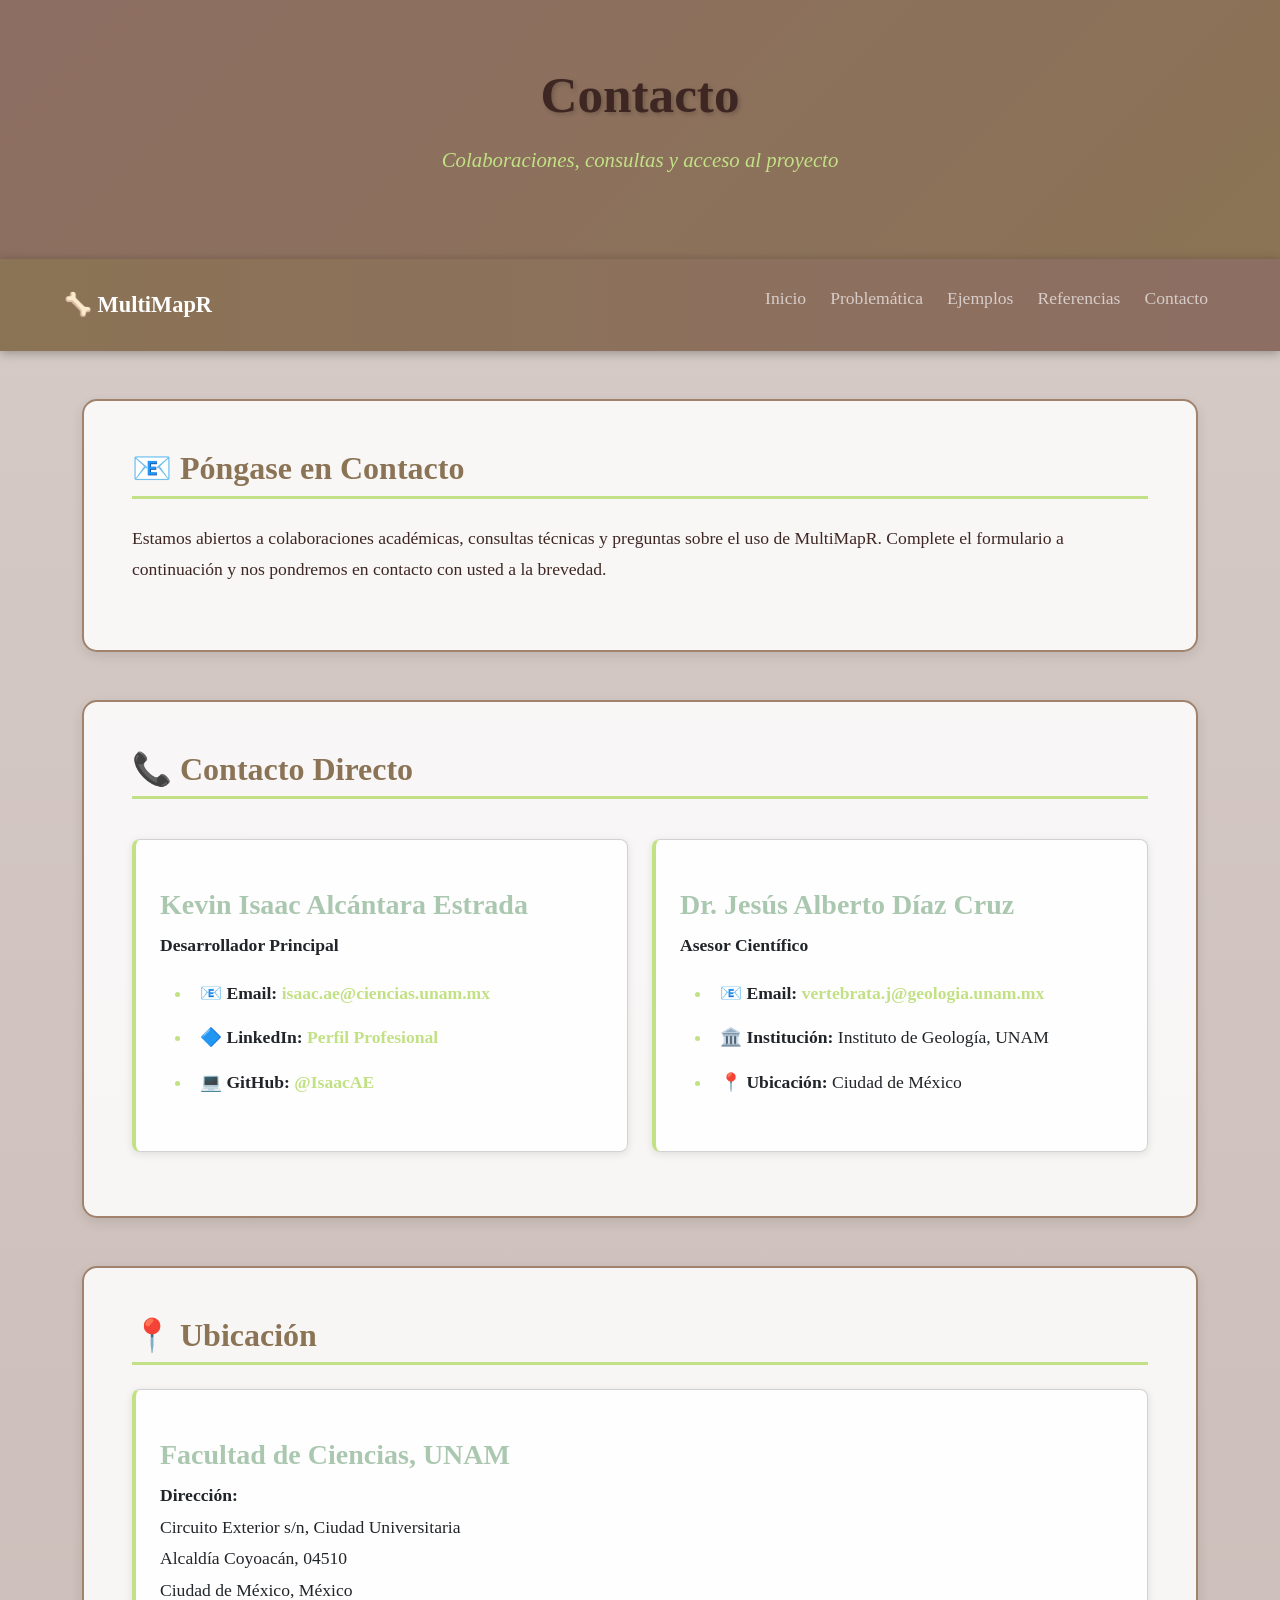
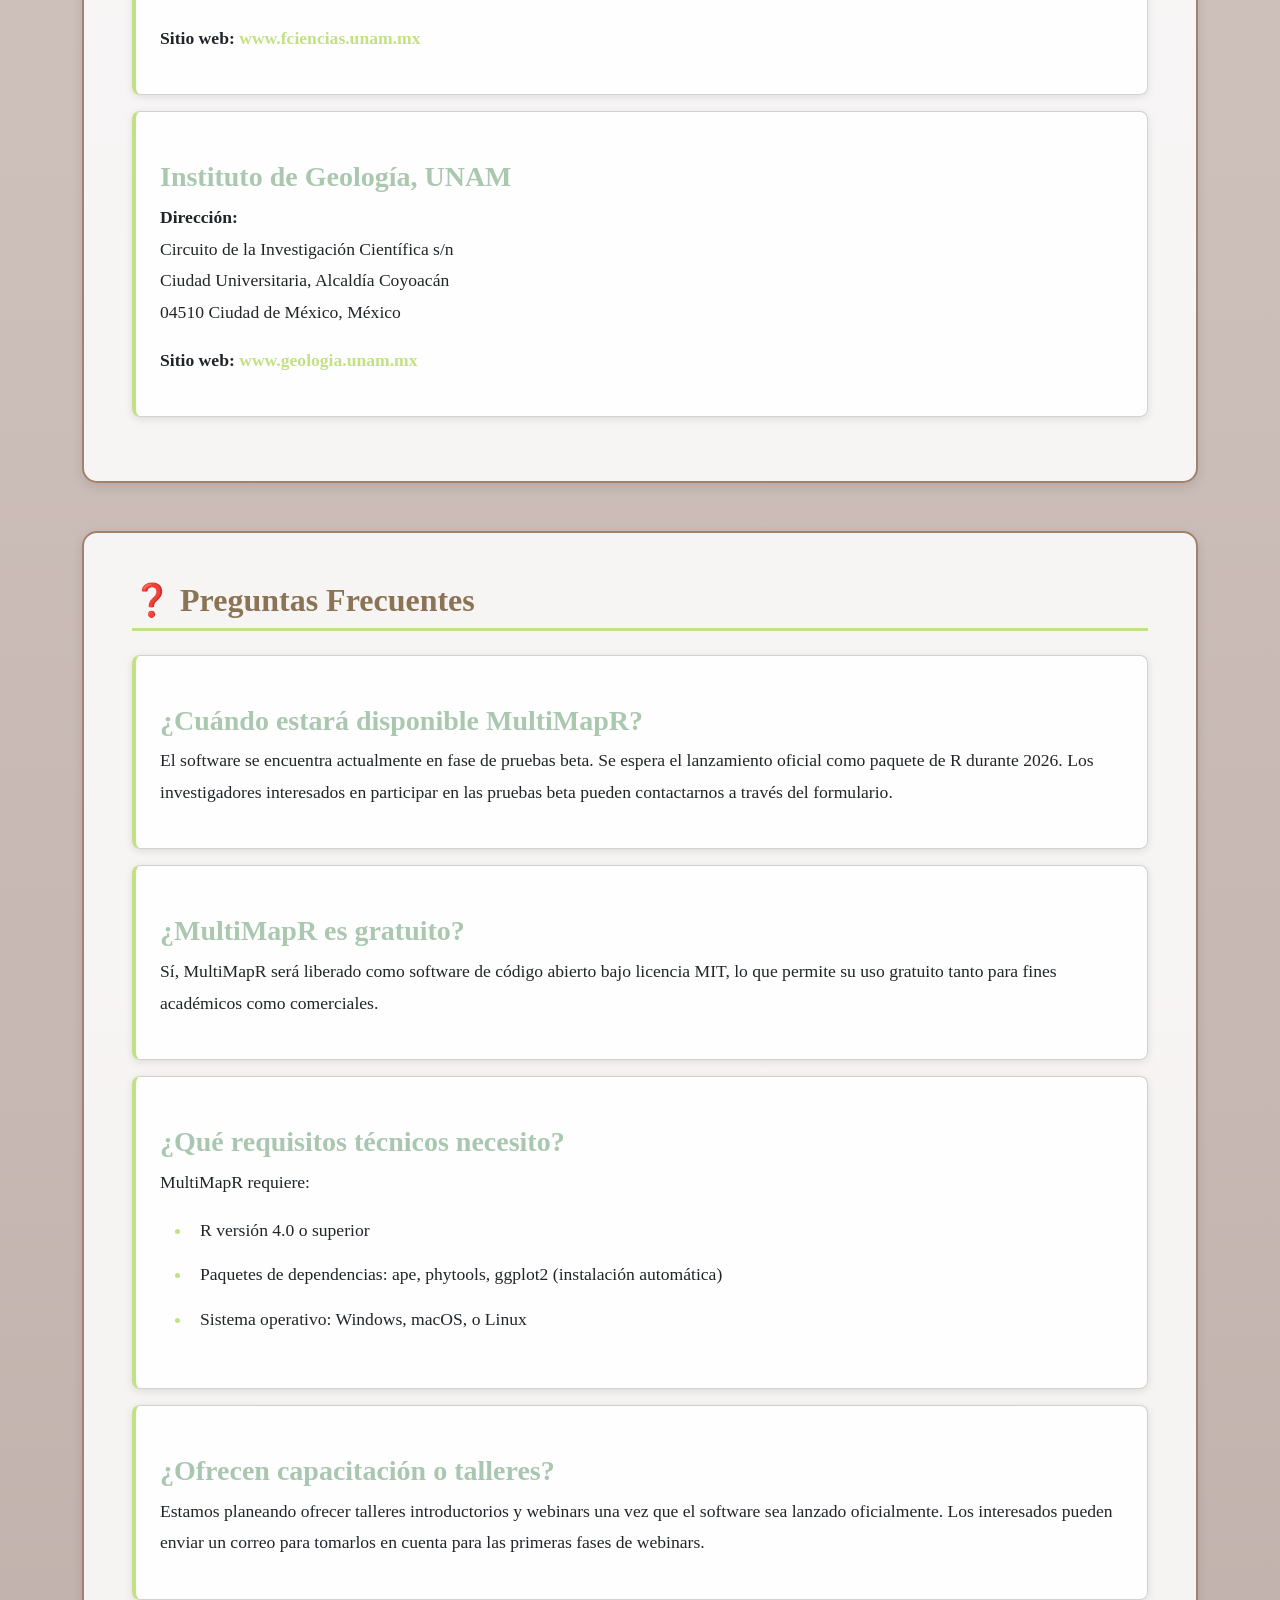
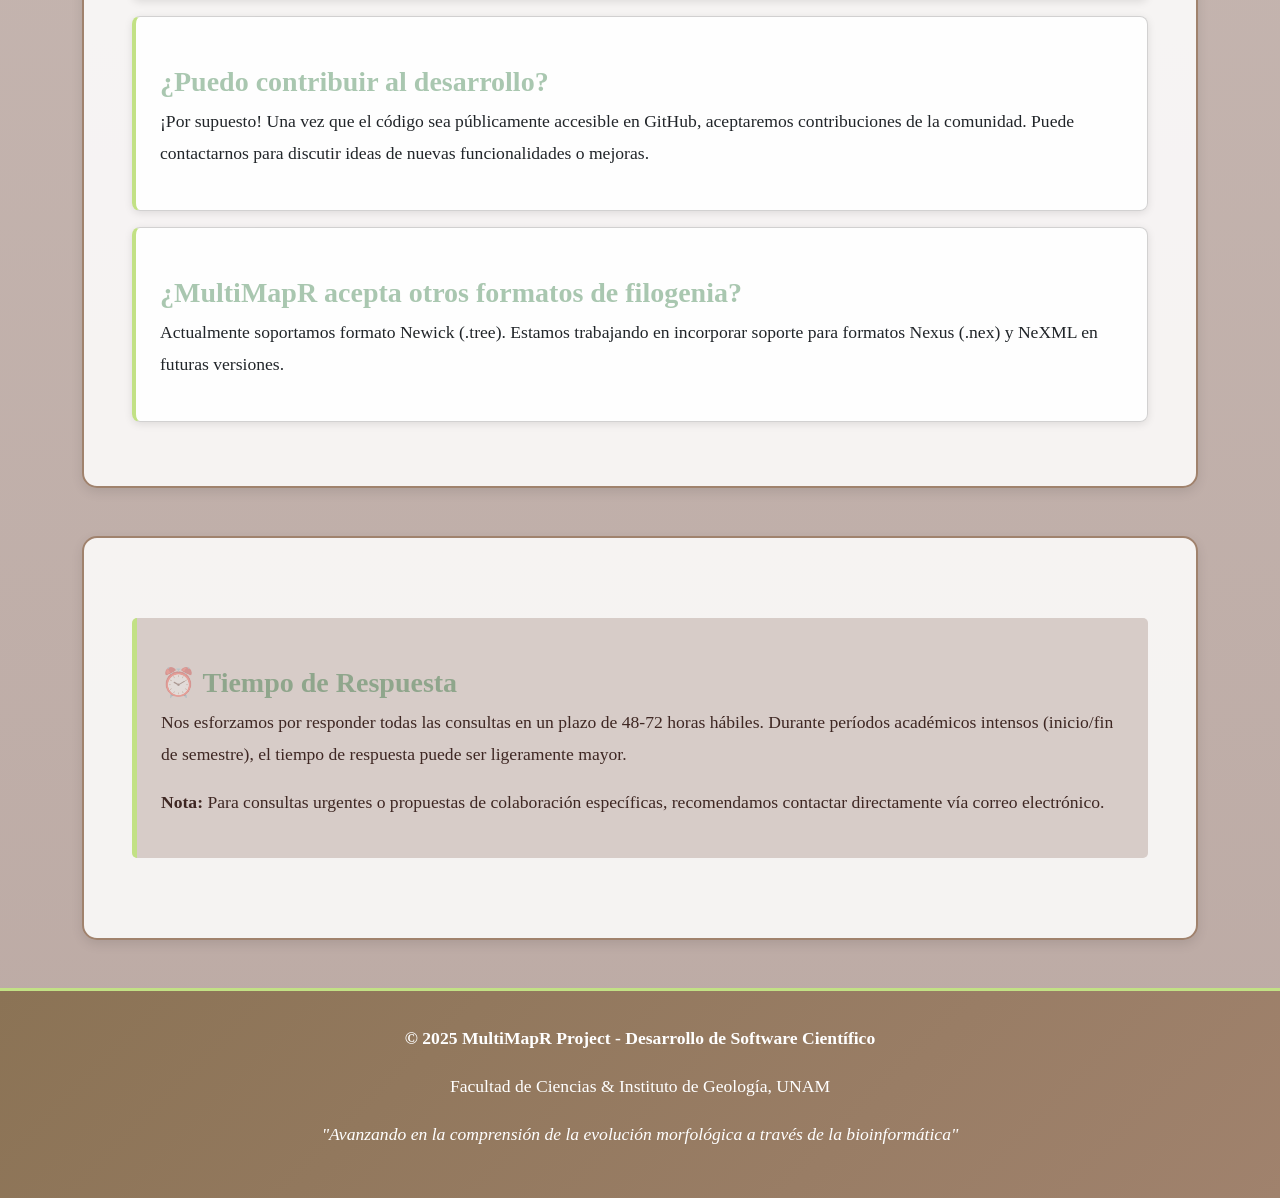
==== commit 41565f52: "V 4.0" ====
--- a/contacto.html
+++ b/contacto.html
@@ -73,6 +73,7 @@
                         <h3>Dr. Jesús Alberto Díaz Cruz</h3>
                         <p><strong>Asesor Científico</strong></p>
                         <ul>
+                              <li>📧 <strong>Email:</strong> <a href="mailto:vertebrata.j@geologia.unam.mx" class="link">vertebrata.j@geologia.unam.mx</a></li>
                             <li>🏛️ <strong>Institución:</strong> Instituto de Geología, UNAM</li>
                             <li>📍 <strong>Ubicación:</strong> Ciudad de México</li>
                         </ul>
--- a/styles.css
+++ b/styles.css
@@ -6,7 +6,7 @@
   /* Marrón tierra */
   --color-secondary: #A0826D;
   /* Terracota claro */
-  --color-accent: #6B8E23;
+  --color-accent: #c2e185;
   /* Verde oliva */
   --color-accent-hover: #005a1655;
   /* Verde oscuro */
